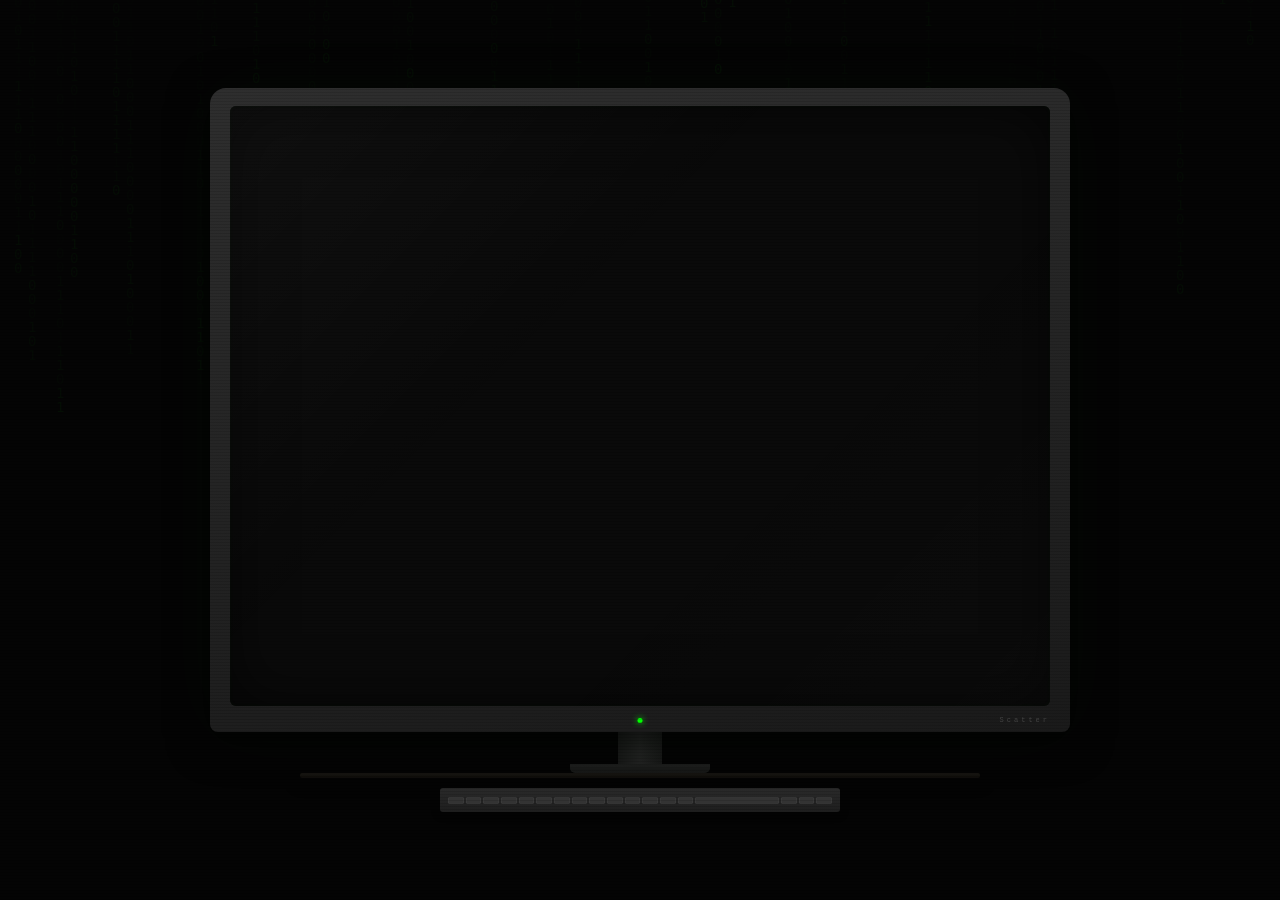
==== index.html @ f14c6996 "Kill all comparisons — Scatter stands on its own" ====
<!DOCTYPE html>
<html lang="en">
<head>
  <meta charset="UTF-8">
  <meta name="viewport" content="width=device-width, initial-scale=1.0, maximum-scale=1.0, user-scalable=no">
  <title>Ryann Lynn Murphy — Playwright, Technologist, Founder of Scatter Computing</title>
  <meta name="description" content="Ryann Lynn Murphy is a playwright, creative technologist, and founder of Scatter Computing, based in NYC.">
  <link rel="canonical" href="https://ryannlynnmurphy.com/">
  <!-- Open Graph -->
  <meta property="og:title" content="Ryann Lynn Murphy — Playwright, Technologist, Founder of Scatter Computing">
  <meta property="og:description" content="Playwright, creative technologist, and founder of Scatter Computing, based in NYC.">
  <meta property="og:type" content="website">
  <meta property="og:url" content="https://ryannlynnmurphy.com/">
  <meta property="og:image" content="https://ryannlynnmurphy.com/images/headshot-1.jpg">
  <meta property="og:site_name" content="Ryann Lynn Murphy">
  <!-- Twitter Card -->
  <meta name="twitter:card" content="summary_large_image">
  <meta name="twitter:title" content="Ryann Lynn Murphy — Playwright, Technologist, Founder of Scatter Computing">
  <meta name="twitter:description" content="Playwright, creative technologist, and founder of Scatter Computing, based in NYC.">
  <meta name="twitter:image" content="https://ryannlynnmurphy.com/images/headshot-1.jpg">
  <!-- Structured Data -->
  <script type="application/ld+json">
  {
    "@context": "https://schema.org",
    "@type": "Person",
    "name": "Ryann Lynn Murphy",
    "url": "https://ryannlynnmurphy.com",
    "image": "https://ryannlynnmurphy.com/images/headshot-1.jpg",
    "jobTitle": "Playwright / Creative Technologist",
    "description": "Playwright, creative technologist, and founder of Scatter Computing.",
    "sameAs": [
      "https://github.com/ryannlynnmurphy",
      "https://instagram.com/ryannlynnmurphy",
      "https://tiktok.com/@ryannlynnmurphy",
      "https://x.com/ryannlynnmurphy",
      "https://ryannlynnmurphy.substack.com"
    ]
  }
  </script>
  <link rel="stylesheet" href="css/theme.css">
  <link rel="stylesheet" href="css/terminal.css">
</head>
<body>

  <canvas id="rain" aria-hidden="true"></canvas>
  <div class="scan-overlay" aria-hidden="true"></div>

  <div class="scene" id="scene">
    <div class="computer">
      <div class="monitor-body">
        <div class="screen" id="screen">
          <div class="screen-flash" id="flash"></div>
          <div class="screen-glare"></div>

          <div class="screen-content" id="content">
            <!-- Terminal output -->
            <div class="terminal-output" id="output"></div>

            <!-- Input line -->
            <div class="terminal-input-line" id="input-line" style="display:none;">
              <span class="prompt">&gt;</span>
              <input type="text" id="input" class="terminal-input" autocomplete="off" spellcheck="false">
              <span class="cursor-blink">&#9608;</span>
            </div>
          </div>
        </div>
        <div class="power-led" id="led"></div>
        <div class="monitor-brand">Scatter</div>
      </div>
      <div class="stand-neck"></div>
      <div class="stand-base"></div>
      <div class="desk"></div>
      <div class="keyboard" aria-hidden="true">
        <div class="key-row">
          <div class="key"></div><div class="key"></div><div class="key"></div>
          <div class="key"></div><div class="key"></div><div class="key"></div>
          <div class="key"></div><div class="key"></div><div class="key"></div>
          <div class="key"></div><div class="key"></div><div class="key"></div>
          <div class="key"></div><div class="key"></div>
          <div class="key spacebar"></div>
          <div class="key"></div><div class="key"></div><div class="key"></div>
        </div>
      </div>
    </div>
  </div>

  <script src="js/rain.js"></script>
  <script src="js/bot.js"></script>
  <script src="js/boot.js"></script>
</body>
</html>
---- css/theme.css ----
/* ============================================
   THEME -- Scatter Computing // dark-first
   ============================================ */

:root {
  /* Palette -- Terminal Dark */
  --bg: #0a0a0a;
  --bg-alt: #0e0e14;
  --black: #050505;
  --white: #e0e0e8;
  --text: #c8c8d0;
  --text-muted: #5a5a6e;
  --text-light: #3a3a4e;
  --green: #00ff88;
  --green-dim: #00cc66;
  --amber: #ffb800;
  --border: #1e1e2a;
  --border-light: #16161e;
  --accent: #00ff88;

  /* Typography */
  --font-body: "JetBrains Mono", "Fira Code", "Cascadia Code", "Courier New", monospace;
  --font-mono: "JetBrains Mono", "Fira Code", "Courier New", monospace;
  --font-display: "JetBrains Mono", "Fira Code", "Courier New", monospace;

  /* Spacing */
  --space-xs: 4px;
  --space-sm: 8px;
  --space-md: 16px;
  --space-lg: 32px;
  --space-xl: 64px;

  /* Layout */
  --max-width: 720px;
}

/* Reset */
*, *::before, *::after { margin: 0; padding: 0; box-sizing: border-box; }
html { scroll-behavior: smooth; }

/* Terminal base */
body {
  font-family: "JetBrains Mono", "Fira Code", "Courier New", monospace;
  background: #050505;
  color: #0F0;
  -webkit-font-smoothing: antialiased;
  overflow: hidden;
  min-height: 100vh;
}
::selection { background: #00ff88; color: #000; }
img { display: block; }

@media (prefers-reduced-motion: reduce) {
  * { animation-duration: 0.01ms !important; transition-duration: 0.01ms !important; }
}

/* Google Fonts import */
@import url('https://fonts.googleapis.com/css2?family=JetBrains+Mono:wght@400;500;700&display=swap');
---- css/terminal.css ----
/* Code rain */
#rain {
  position: fixed;
  top: 0; left: 0;
  width: 100%; height: 100%;
  z-index: 0;
  opacity: 0.12;
}

/* Scan lines */
.scan-overlay {
  position: fixed;
  inset: 0;
  background: repeating-linear-gradient(0deg, rgba(0,0,0,0.1) 0px, rgba(0,0,0,0.1) 1px, transparent 1px, transparent 3px);
  pointer-events: none;
  z-index: 10;
}

/* Scene */
.scene {
  position: relative;
  z-index: 5;
  min-height: 100vh;
  display: flex;
  align-items: center;
  justify-content: center;
  padding: 20px;
  opacity: 0;
  transition: opacity 0.4s;
}
.scene.on { opacity: 1; }

/* Computer (desktop) */
.computer {
  display: flex;
  flex-direction: column;
  align-items: center;
}

.monitor-body {
  background: linear-gradient(170deg, #2e2e2e, #1a1a1a);
  border-radius: 16px 16px 8px 8px;
  padding: 18px 20px 26px;
  position: relative;
  box-shadow: 0 8px 40px rgba(0,0,0,0.7), 0 0 80px rgba(0,255,0,0.03);
}

.screen {
  width: 92vw;
  max-width: 820px;
  height: 80vh;
  max-height: 600px;
  background: #0a0a0a;
  border-radius: 6px;
  position: relative;
  overflow: hidden;
  box-shadow: inset 0 0 60px rgba(0,0,0,0.6), inset 0 0 4px rgba(0,255,0,0.04);
}

.screen-flash {
  position: absolute;
  inset: 0;
  background: #fff;
  z-index: 10;
  opacity: 0;
  pointer-events: none;
}

.screen-glare {
  position: absolute;
  inset: 0;
  border-radius: 6px;
  background: linear-gradient(135deg, rgba(255,255,255,0.03) 0%, transparent 40%, transparent 60%, rgba(255,255,255,0.01) 100%);
  pointer-events: none;
  z-index: 20;
}

.screen-content {
  position: absolute;
  inset: 0;
  padding: 16px 20px;
  z-index: 5;
  display: flex;
  flex-direction: column;
  opacity: 0;
  transition: opacity 0.3s;
  overflow: hidden;
}
.screen-content.on { opacity: 1; }

/* Terminal output */
.terminal-output {
  flex: 1;
  overflow-y: auto;
  font-size: 0.75rem;
  line-height: 1.7;
  padding-bottom: 8px;
  scrollbar-width: thin;
  scrollbar-color: #333 transparent;
}
.terminal-output::-webkit-scrollbar { width: 4px; }
.terminal-output::-webkit-scrollbar-thumb { background: #333; }

/* Message types */
.msg { margin-bottom: 8px; word-wrap: break-word; white-space: pre-wrap; }
.msg-system { color: #0a0; opacity: 0.5; font-size: 0.6rem; }
.msg-bot { color: #0F0; }
.msg-user { color: #fff; opacity: 0.7; }
.msg-user::before { content: "> "; color: #555; }
.msg-dim { color: #0F0; opacity: 0.4; font-size: 0.62rem; font-style: italic; }

/* Clickable options */
.msg-options { margin: 8px 0 12px; display: flex; flex-wrap: wrap; gap: 4px; }
.msg-option {
  display: inline-block;
  border: 1px solid #0F0;
  color: #0F0;
  padding: 4px 14px;
  font-family: inherit;
  font-size: 0.68rem;
  cursor: pointer;
  background: none;
  transition: all 0.15s;
}
.msg-option:hover {
  background: #0F0;
  color: #000;
  box-shadow: 0 0 12px rgba(0,255,0,0.3);
}

/* Inline images - BIGGER */
.msg-images {
  display: grid;
  grid-template-columns: repeat(auto-fill, minmax(120px, 1fr));
  gap: 4px;
  margin: 8px 0 14px;
  max-width: 100%;
}
.msg-images img {
  width: 100%;
  height: 90px;
  object-fit: cover;
  cursor: pointer;
  border: 1px solid #222;
  transition: transform 0.2s, border-color 0.2s, box-shadow 0.2s;
}
.msg-images img:hover {
  transform: scale(1.05);
  border-color: #0F0;
  box-shadow: 0 0 10px rgba(0,255,0,0.2);
}

/* Single large image */
.msg-image-large {
  margin: 8px 0 14px;
}
.msg-image-large img {
  max-width: 100%;
  max-height: 200px;
  object-fit: cover;
  cursor: pointer;
  border: 1px solid #222;
  transition: transform 0.2s, border-color 0.2s;
}
.msg-image-large img:hover {
  border-color: #0F0;
}

/* Inline links */
.msg-link {
  color: #0F0;
  text-decoration: underline;
  cursor: pointer;
}
.msg-link:hover { opacity: 0.7; }

/* Typing indicator */
.msg-typing { color: #0F0; opacity: 0.4; }
.msg-typing::after {
  content: '...';
  animation: dots 1.5s steps(4) infinite;
}
@keyframes dots {
  0% { content: ''; }
  25% { content: '.'; }
  50% { content: '..'; }
  75% { content: '...'; }
}

/* Input */
.terminal-input-line {
  display: flex;
  align-items: center;
  gap: 6px;
  padding-top: 6px;
  border-top: 1px solid #1a1a1a;
  flex-shrink: 0;
}
.prompt { color: #0F0; font-size: 0.75rem; }
.terminal-input {
  flex: 1;
  background: none;
  border: none;
  outline: none;
  color: #fff;
  font-family: inherit;
  font-size: 0.75rem;
  caret-color: transparent;
}
.cursor-blink {
  animation: blink 1s step-end infinite;
  font-size: 0.72rem;
  color: #0F0;
}
@keyframes blink { 50% { opacity: 0; } }

/* Lightbox */
.lightbox {
  position: fixed;
  inset: 0;
  background: rgba(0,0,0,0.96);
  z-index: 200;
  display: none;
  align-items: center;
  justify-content: center;
  cursor: pointer;
  padding: 20px;
}
.lightbox.open { display: flex; }
.lightbox img {
  max-width: 92vw;
  max-height: 88vh;
  object-fit: contain;
  border: 1px solid #333;
  animation: lbIn 0.2s ease;
}
@keyframes lbIn { from { opacity: 0; transform: scale(0.95); } to { opacity: 1; transform: scale(1); } }
.lightbox-close {
  position: absolute;
  top: 12px; right: 16px;
  color: #555;
  font-size: 0.65rem;
  font-family: inherit;
  border: 1px solid #333;
  background: none;
  padding: 3px 10px;
  cursor: pointer;
}
.lightbox-close:hover { color: #0F0; border-color: #0F0; }

/* Power LED */
.power-led {
  position: absolute;
  bottom: 9px;
  left: 50%;
  transform: translateX(-50%);
  width: 5px; height: 5px;
  border-radius: 50%;
  background: #333;
  transition: all 0.5s;
}
.power-led.on {
  background: #0F0;
  box-shadow: 0 0 6px #0F0;
}

.monitor-brand {
  position: absolute;
  bottom: 8px; right: 20px;
  font-size: 7px;
  color: #444;
  letter-spacing: 3px;
}

/* Stand */
.stand-neck {
  width: 44px; height: 32px;
  background: linear-gradient(90deg, #1a1a1a, #252525, #1a1a1a);
}
.stand-base {
  width: 140px; height: 9px;
  background: linear-gradient(180deg, #222, #1a1a1a);
  border-radius: 0 0 5px 5px;
}
.desk {
  width: 90vw; max-width: 680px;
  height: 5px;
  background: linear-gradient(180deg, #1a1714, #0f0d0b);
  border-radius: 2px;
  box-shadow: 0 2px 16px rgba(0,0,0,0.5);
}

/* Keyboard */
.keyboard {
  width: 70vw; max-width: 400px;
  height: 24px;
  background: linear-gradient(180deg, #2a2a2a, #1e1e1e);
  border-radius: 3px;
  margin-top: 10px;
  box-shadow: 0 2px 8px rgba(0,0,0,0.4);
  display: flex;
  align-items: center;
  padding: 3px 8px;
}
.key-row { display: flex; gap: 2px; width: 100%; }
.key {
  flex: 1;
  height: 7px;
  background: #333;
  border-radius: 1px;
  border: 1px solid #3a3a3a;
}
.key.spacebar { flex: 6; }

/* ============ MOBILE: Phone device ============ */
@media (max-width: 600px) {
  /* Hide desktop computer parts */
  .stand-neck, .stand-base, .desk, .keyboard { display: none; }

  /* Scene fills viewport, no scroll */
  .scene {
    position: fixed;
    inset: 0;
    padding: 8px;
    min-height: 100dvh;
    display: flex;
    align-items: center;
    justify-content: center;
  }

  .computer {
    width: 100%;
    height: 100%;
    display: flex;
    align-items: center;
    justify-content: center;
  }

  .monitor-body {
    border-radius: 28px;
    padding: 10px 5px;
    background: linear-gradient(170deg, #1a1a1a, #111);
    box-shadow: 0 4px 30px rgba(0,0,0,0.8), inset 0 1px 0 rgba(255,255,255,0.06);
    width: calc(100vw - 16px);
    max-width: 400px;
    height: calc(100dvh - 16px);
    max-height: 800px;
    display: flex;
    flex-direction: column;
    align-items: center;
    justify-content: center;
    position: relative;
  }

  /* Notch */
  .monitor-body::before {
    content: '';
    position: absolute;
    top: 6px;
    left: 50%;
    transform: translateX(-50%);
    width: 50px;
    height: 4px;
    background: #333;
    border-radius: 4px;
    z-index: 30;
  }

  .screen {
    width: calc(100% - 10px);
    height: calc(100% - 20px);
    max-width: none;
    max-height: none;
    border-radius: 20px;
    box-shadow: inset 0 0 40px rgba(0,0,0,0.4);
  }

  .screen-glare { border-radius: 20px; }

  .screen-content {
    padding: 18px 12px 10px;
    border-radius: 20px;
  }

  .terminal-output { font-size: 0.68rem; }

  /* Prevent iOS zoom on input - must be 16px+ */
  .terminal-input {
    font-size: 16px;
  }

  .msg-images {
    grid-template-columns: repeat(auto-fill, minmax(90px, 1fr));
  }
  .msg-images img { height: 70px; }

  .msg-option {
    font-size: 0.62rem;
    padding: 5px 12px;
  }

  .power-led { display: none; }
  .monitor-brand { display: none; }

  /* Home bar */
  .monitor-body::after {
    content: '';
    position: absolute;
    bottom: 4px;
    left: 50%;
    transform: translateX(-50%);
    width: 70px;
    height: 3px;
    background: #444;
    border-radius: 3px;
  }

  /* Code rain behind phone */
  #rain { opacity: 0.06; }
}
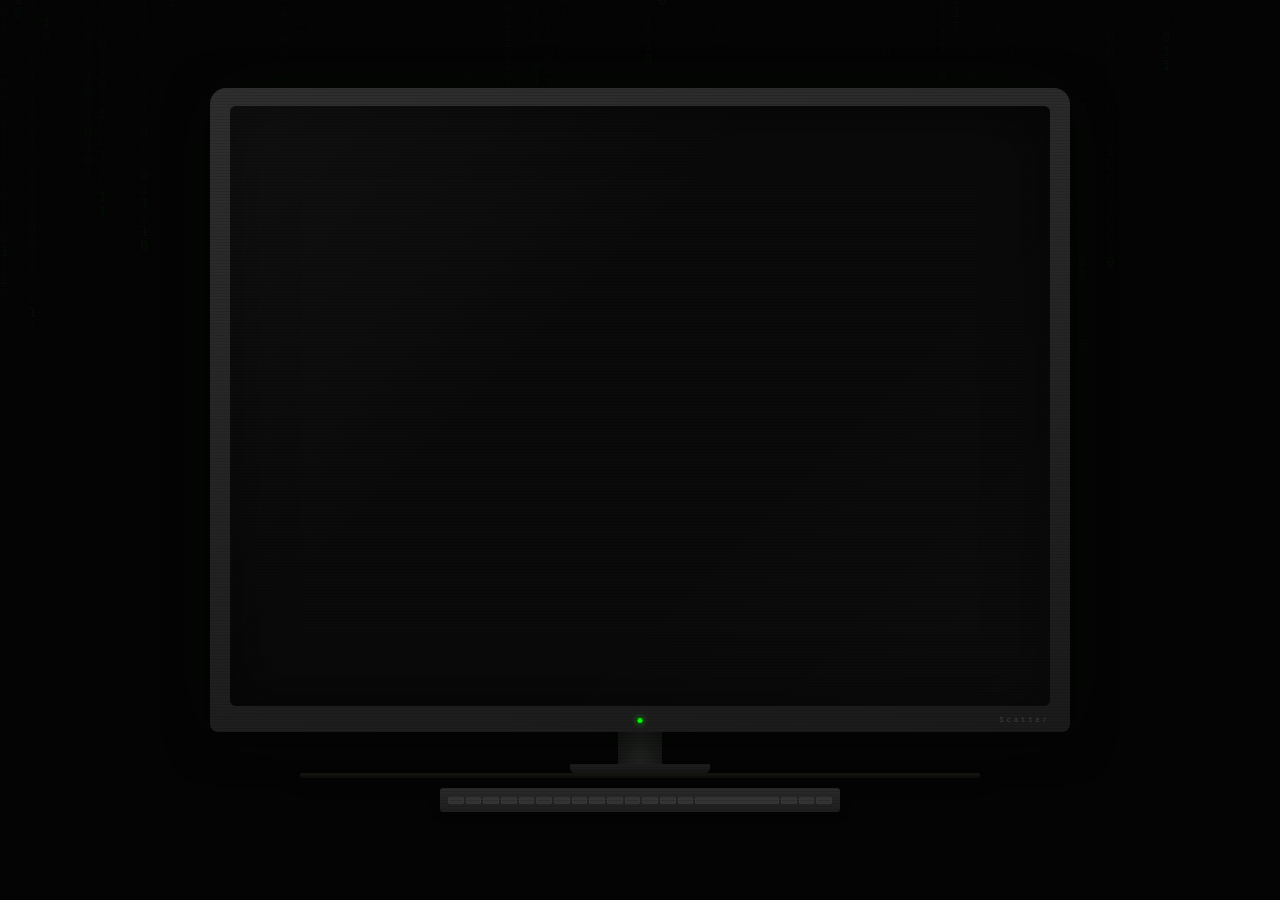
==== commit f61d7256: "Update portfolio: nonprofit founder, NYU ITP, fix scatter schools routing, tone overhaul Co-Authored" ====
--- a/index.html
+++ b/index.html
@@ -3,20 +3,20 @@
 <head>
   <meta charset="UTF-8">
   <meta name="viewport" content="width=device-width, initial-scale=1.0, maximum-scale=1.0, user-scalable=no">
-  <title>Ryann Lynn Murphy — Playwright, Technologist, Founder of Scatter Computing</title>
+  <title>Ryann Lynn Murphy — Playwright, Technologist, Nonprofit Founder</title>
   <meta name="description" content="Ryann Lynn Murphy is a playwright, creative technologist, and founder of Scatter Computing, based in NYC.">
   <link rel="canonical" href="https://ryannlynnmurphy.com/">
   <!-- Open Graph -->
-  <meta property="og:title" content="Ryann Lynn Murphy — Playwright, Technologist, Founder of Scatter Computing">
-  <meta property="og:description" content="Playwright, creative technologist, and founder of Scatter Computing, based in NYC.">
+  <meta property="og:title" content="Ryann Lynn Murphy — Playwright, Technologist, Nonprofit Founder">
+  <meta property="og:description" content="Playwright, technologist, and nonprofit founder, based in NYC.">
   <meta property="og:type" content="website">
   <meta property="og:url" content="https://ryannlynnmurphy.com/">
   <meta property="og:image" content="https://ryannlynnmurphy.com/images/headshot-1.jpg">
   <meta property="og:site_name" content="Ryann Lynn Murphy">
   <!-- Twitter Card -->
   <meta name="twitter:card" content="summary_large_image">
-  <meta name="twitter:title" content="Ryann Lynn Murphy — Playwright, Technologist, Founder of Scatter Computing">
-  <meta name="twitter:description" content="Playwright, creative technologist, and founder of Scatter Computing, based in NYC.">
+  <meta name="twitter:title" content="Ryann Lynn Murphy — Playwright, Technologist, Nonprofit Founder">
+  <meta name="twitter:description" content="Playwright, technologist, and nonprofit founder, based in NYC.">
   <meta name="twitter:image" content="https://ryannlynnmurphy.com/images/headshot-1.jpg">
   <!-- Structured Data -->
   <script type="application/ld+json">
@@ -26,8 +26,8 @@
     "name": "Ryann Lynn Murphy",
     "url": "https://ryannlynnmurphy.com",
     "image": "https://ryannlynnmurphy.com/images/headshot-1.jpg",
-    "jobTitle": "Playwright / Creative Technologist",
-    "description": "Playwright, creative technologist, and founder of Scatter Computing.",
+    "jobTitle": "Playwright / Technologist / Nonprofit Founder",
+    "description": "Playwright, technologist, and nonprofit founder.",
     "sameAs": [
       "https://github.com/ryannlynnmurphy",
       "https://instagram.com/ryannlynnmurphy",
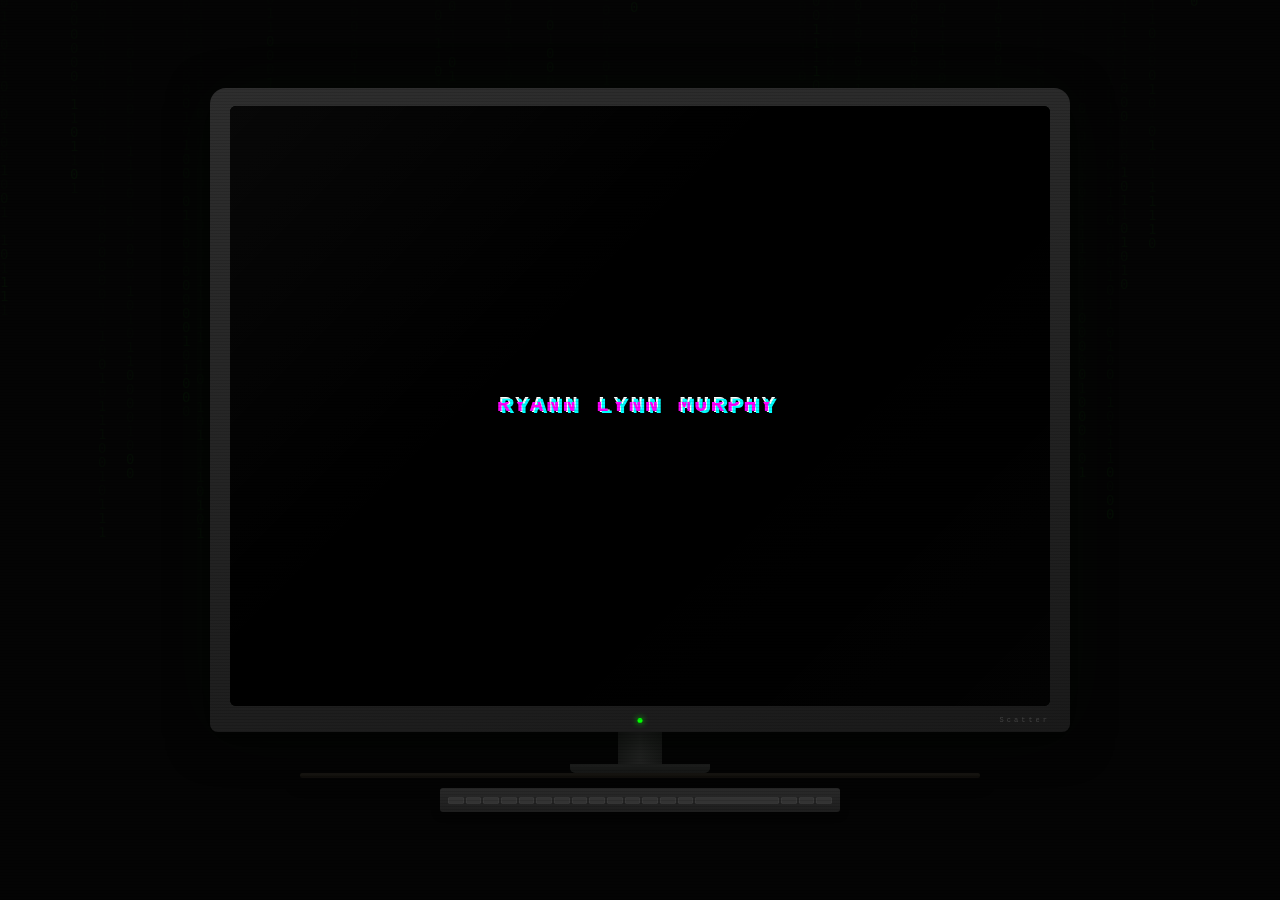
==== commit d5225548: "Add cache-busting query strings to CSS and JS Co-Authored-By: Claude Opus 4.6 (1M context) <noreply@" ====
--- a/index.html
+++ b/index.html
@@ -37,8 +37,8 @@
     ]
   }
   </script>
-  <link rel="stylesheet" href="css/theme.css">
-  <link rel="stylesheet" href="css/terminal.css">
+  <link rel="stylesheet" href="css/theme.css?v=20260414">
+  <link rel="stylesheet" href="css/terminal.css?v=20260414">
 </head>
 <body>
 
@@ -84,8 +84,8 @@
     </div>
   </div>
 
-  <script src="js/rain.js"></script>
-  <script src="js/bot.js"></script>
-  <script src="js/boot.js"></script>
+  <script src="js/rain.js?v=20260414"></script>
+  <script src="js/bot.js?v=20260414"></script>
+  <script src="js/boot.js?v=20260414"></script>
 </body>
 </html>
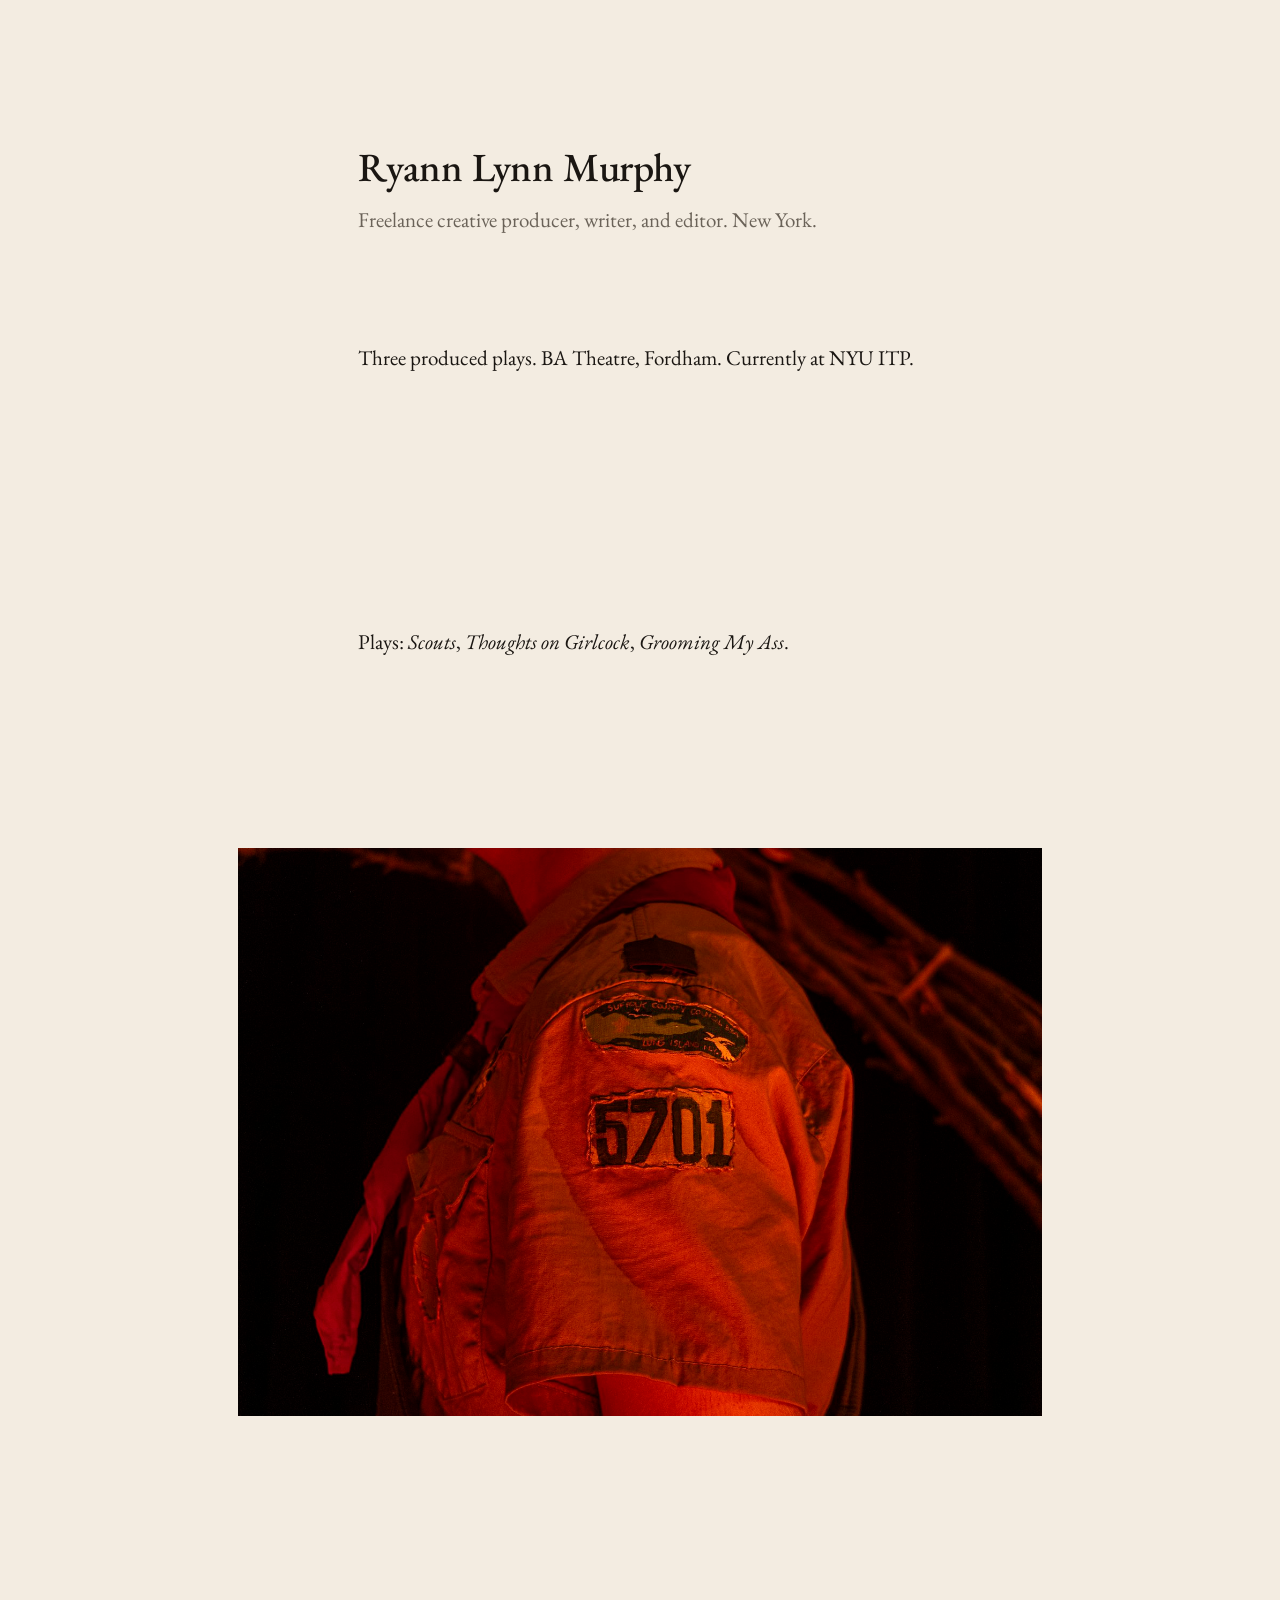
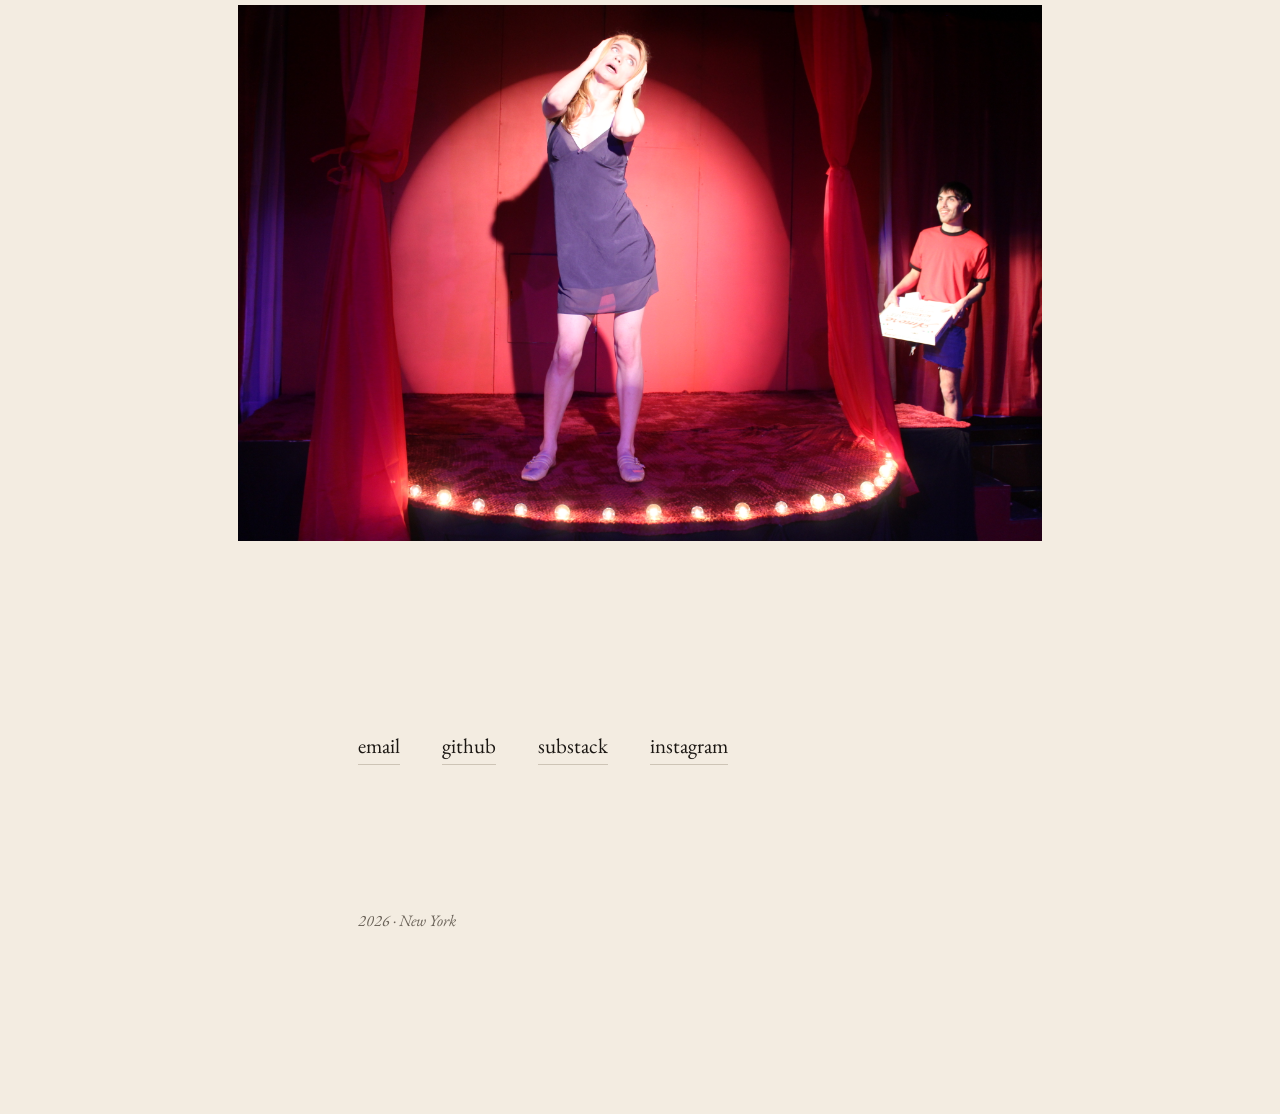
==== commit b0e96ac4: "Rebrand: parchment single-page site, freelance creative producer/writer/editor Drop the retro-termin" ====
--- a/index.html
+++ b/index.html
@@ -1,91 +1,169 @@
-<!DOCTYPE html>
-<html lang="en">
-<head>
-  <meta charset="UTF-8">
-  <meta name="viewport" content="width=device-width, initial-scale=1.0, maximum-scale=1.0, user-scalable=no">
-  <title>Ryann Lynn Murphy — Playwright, Technologist, Nonprofit Founder</title>
-  <meta name="description" content="Ryann Lynn Murphy is a playwright, creative technologist, and founder of Scatter Computing, based in NYC.">
-  <link rel="canonical" href="https://ryannlynnmurphy.com/">
-  <!-- Open Graph -->
-  <meta property="og:title" content="Ryann Lynn Murphy — Playwright, Technologist, Nonprofit Founder">
-  <meta property="og:description" content="Playwright, technologist, and nonprofit founder, based in NYC.">
-  <meta property="og:type" content="website">
-  <meta property="og:url" content="https://ryannlynnmurphy.com/">
-  <meta property="og:image" content="https://ryannlynnmurphy.com/images/headshot-1.jpg">
-  <meta property="og:site_name" content="Ryann Lynn Murphy">
-  <!-- Twitter Card -->
-  <meta name="twitter:card" content="summary_large_image">
-  <meta name="twitter:title" content="Ryann Lynn Murphy — Playwright, Technologist, Nonprofit Founder">
-  <meta name="twitter:description" content="Playwright, technologist, and nonprofit founder, based in NYC.">
-  <meta name="twitter:image" content="https://ryannlynnmurphy.com/images/headshot-1.jpg">
-  <!-- Structured Data -->
-  <script type="application/ld+json">
-  {
-    "@context": "https://schema.org",
-    "@type": "Person",
-    "name": "Ryann Lynn Murphy",
-    "url": "https://ryannlynnmurphy.com",
-    "image": "https://ryannlynnmurphy.com/images/headshot-1.jpg",
-    "jobTitle": "Playwright / Technologist / Nonprofit Founder",
-    "description": "Playwright, technologist, and nonprofit founder.",
-    "sameAs": [
-      "https://github.com/ryannlynnmurphy",
-      "https://instagram.com/ryannlynnmurphy",
-      "https://tiktok.com/@ryannlynnmurphy",
-      "https://x.com/ryannlynnmurphy",
-      "https://ryannlynnmurphy.substack.com"
-    ]
-  }
-  </script>
-  <link rel="stylesheet" href="css/theme.css?v=20260414">
-  <link rel="stylesheet" href="css/terminal.css?v=20260414">
-</head>
-<body>
-
-  <canvas id="rain" aria-hidden="true"></canvas>
-  <div class="scan-overlay" aria-hidden="true"></div>
-
-  <div class="scene" id="scene">
-    <div class="computer">
-      <div class="monitor-body">
-        <div class="screen" id="screen">
-          <div class="screen-flash" id="flash"></div>
-          <div class="screen-glare"></div>
-
-          <div class="screen-content" id="content">
-            <!-- Terminal output -->
-            <div class="terminal-output" id="output"></div>
-
-            <!-- Input line -->
-            <div class="terminal-input-line" id="input-line" style="display:none;">
-              <span class="prompt">&gt;</span>
-              <input type="text" id="input" class="terminal-input" autocomplete="off" spellcheck="false">
-              <span class="cursor-blink">&#9608;</span>
-            </div>
-          </div>
-        </div>
-        <div class="power-led" id="led"></div>
-        <div class="monitor-brand">Scatter</div>
-      </div>
-      <div class="stand-neck"></div>
-      <div class="stand-base"></div>
-      <div class="desk"></div>
-      <div class="keyboard" aria-hidden="true">
-        <div class="key-row">
-          <div class="key"></div><div class="key"></div><div class="key"></div>
-          <div class="key"></div><div class="key"></div><div class="key"></div>
-          <div class="key"></div><div class="key"></div><div class="key"></div>
-          <div class="key"></div><div class="key"></div><div class="key"></div>
-          <div class="key"></div><div class="key"></div>
-          <div class="key spacebar"></div>
-          <div class="key"></div><div class="key"></div><div class="key"></div>
-        </div>
-      </div>
-    </div>
-  </div>
-
-  <script src="js/rain.js?v=20260414"></script>
-  <script src="js/bot.js?v=20260414"></script>
-  <script src="js/boot.js?v=20260414"></script>
-</body>
-</html>
+<!DOCTYPE html>
+<html lang="en">
+<head>
+<meta charset="UTF-8">
+<meta name="viewport" content="width=device-width, initial-scale=1.0">
+<title>Ryann Lynn Murphy</title>
+<meta name="description" content="Ryann Lynn Murphy — freelance creative producer, writer, and editor. New York.">
+<link rel="canonical" href="https://ryannlynnmurphy.com/">
+
+<meta property="og:title" content="Ryann Lynn Murphy">
+<meta property="og:description" content="Freelance creative producer, writer, and editor. New York.">
+<meta property="og:type" content="website">
+<meta property="og:url" content="https://ryannlynnmurphy.com/">
+<meta property="og:image" content="https://ryannlynnmurphy.com/images/headshot-1.jpg">
+<meta property="og:site_name" content="Ryann Lynn Murphy">
+<meta name="twitter:card" content="summary_large_image">
+<meta name="twitter:title" content="Ryann Lynn Murphy">
+<meta name="twitter:description" content="Freelance creative producer, writer, and editor. New York.">
+<meta name="twitter:image" content="https://ryannlynnmurphy.com/images/headshot-1.jpg">
+
+<script type="application/ld+json">
+{
+  "@context": "https://schema.org",
+  "@type": "Person",
+  "name": "Ryann Lynn Murphy",
+  "url": "https://ryannlynnmurphy.com",
+  "image": "https://ryannlynnmurphy.com/images/headshot-1.jpg",
+  "jobTitle": "Creative Producer / Writer / Editor",
+  "description": "Freelance creative producer, writer, and editor. New York.",
+  "alumniOf": [
+    {"@type": "CollegeOrUniversity", "name": "Fordham University"},
+    {"@type": "CollegeOrUniversity", "name": "NYU ITP"}
+  ],
+  "sameAs": [
+    "https://github.com/ryannlynnmurphy",
+    "https://instagram.com/ryannlynnmurphy",
+    "https://ryannlynnmurphy.substack.com"
+  ]
+}
+</script>
+
+<link rel="preconnect" href="https://fonts.googleapis.com">
+<link rel="preconnect" href="https://fonts.gstatic.com" crossorigin>
+<link href="https://fonts.googleapis.com/css2?family=EB+Garamond:ital,wght@0,400;0,500;1,400&display=swap" rel="stylesheet">
+
+<style>
+  :root {
+    --parchment: #f3ece1;
+    --ink:       #1a1612;
+    --ink-soft:  #6a6258;
+    --rule:      #cdc4b6;
+  }
+
+  *, *::before, *::after { box-sizing: border-box; margin: 0; padding: 0; }
+
+  html { background: var(--parchment); }
+  body {
+    background: var(--parchment);
+    color: var(--ink);
+    font-family: 'EB Garamond', Georgia, 'Times New Roman', serif;
+    font-size: 21px;
+    line-height: 1.55;
+    font-weight: 400;
+    -webkit-font-smoothing: antialiased;
+    -moz-osx-font-smoothing: grayscale;
+    text-rendering: optimizeLegibility;
+  }
+
+  main {
+    max-width: 620px;
+    margin: 0 auto;
+    padding: 16vh 28px 20vh;
+  }
+
+  h1 {
+    font-weight: 500;
+    font-size: 40px;
+    line-height: 1.15;
+    letter-spacing: -0.005em;
+    margin-bottom: 0.35em;
+  }
+
+  .lede {
+    color: var(--ink-soft);
+    margin-bottom: 5em;
+  }
+
+  section { margin-bottom: 5em; }
+  p + p { margin-top: 1.1em; }
+
+  figure {
+    margin: 7em -28px;
+  }
+  figure img {
+    width: 100%;
+    height: auto;
+    display: block;
+  }
+  @media (min-width: 720px) {
+    figure { margin: 8em -60px; }
+  }
+  @media (min-width: 1000px) {
+    figure { margin: 9em -120px; }
+  }
+
+  figure.portrait {
+    margin: 6em auto;
+    max-width: 280px;
+  }
+
+  .links {
+    margin-top: 6em;
+    display: flex;
+    flex-wrap: wrap;
+    gap: 1.1em 2em;
+  }
+  .links a {
+    color: var(--ink);
+    text-decoration: none;
+    border-bottom: 1px solid var(--rule);
+    padding-bottom: 1px;
+    transition: border-color 180ms ease;
+  }
+  .links a:hover { border-bottom-color: var(--ink); }
+
+  .colophon {
+    margin-top: 9em;
+    color: var(--ink-soft);
+    font-size: 16px;
+    font-style: italic;
+  }
+
+  ::selection { background: #e0d4bd; }
+</style>
+</head>
+<body>
+
+<main>
+
+  <h1>Ryann Lynn Murphy</h1>
+  <p class="lede">Freelance creative producer, writer, and editor. New York.</p>
+
+  <section>
+    <p>Three produced plays. BA Theatre, Fordham. Currently at NYU ITP.</p>
+  </section>
+
+  <figure class="portrait"><img src="images/headshot-1.jpg" alt=""></figure>
+
+  <section>
+    <p>Plays: <em>Scouts</em>, <em>Thoughts on Girlcock</em>, <em>Grooming My Ass</em>.</p>
+  </section>
+
+  <figure><img src="images/scouts/scouts.finals.llas-30.jpg" alt=""></figure>
+
+  <figure><img src="images/togc/3.jpeg" alt=""></figure>
+
+  <div class="links">
+    <a href="mailto:ryannlynncontact@gmail.com">email</a>
+    <a href="https://github.com/ryannlynnmurphy" rel="me">github</a>
+    <a href="https://ryannlynnmurphy.substack.com" rel="me">substack</a>
+    <a href="https://instagram.com/ryannlynnmurphy" rel="me">instagram</a>
+  </div>
+
+  <p class="colophon">2026 &middot; New York</p>
+
+</main>
+
+</body>
+</html>
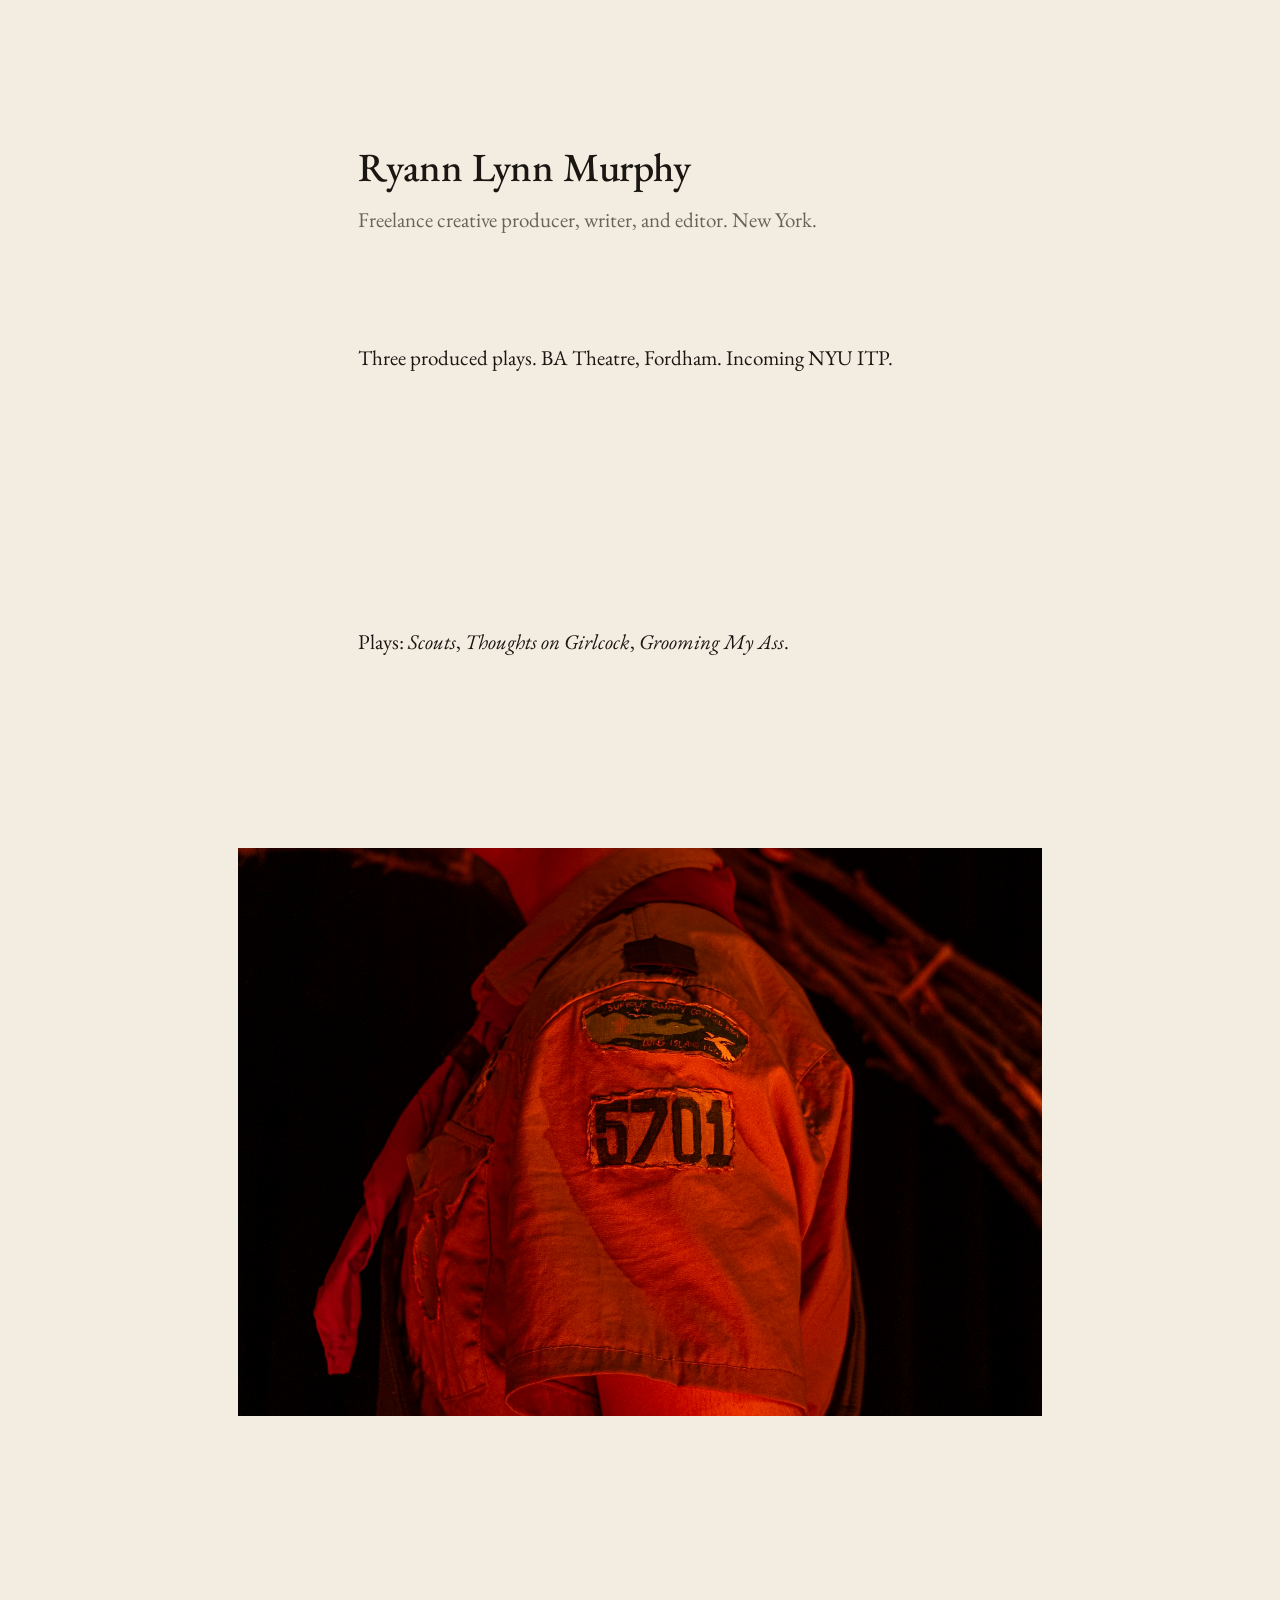
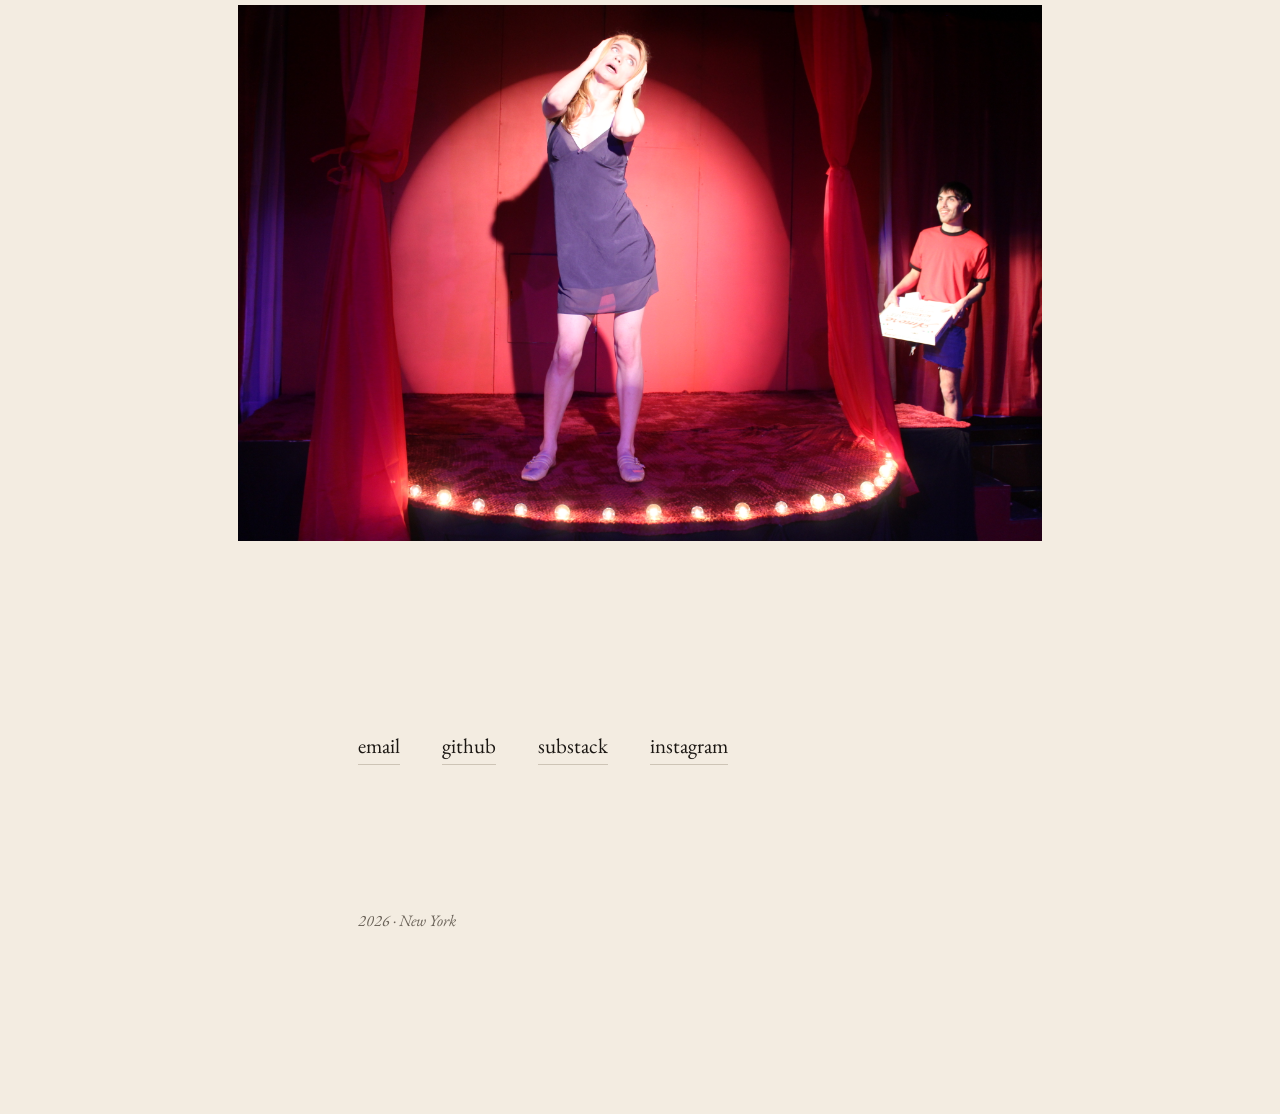
==== commit 4312f060: "Copy: NYU ITP is incoming, not current Co-Authored-By: Claude Opus 4.7 (1M context) <noreply@anthrop" ====
--- a/index.html
+++ b/index.html
@@ -141,7 +141,7 @@
   <p class="lede">Freelance creative producer, writer, and editor. New York.</p>
 
   <section>
-    <p>Three produced plays. BA Theatre, Fordham. Currently at NYU ITP.</p>
+    <p>Three produced plays. BA Theatre, Fordham. Incoming NYU ITP.</p>
   </section>
 
   <figure class="portrait"><img src="images/headshot-1.jpg" alt=""></figure>
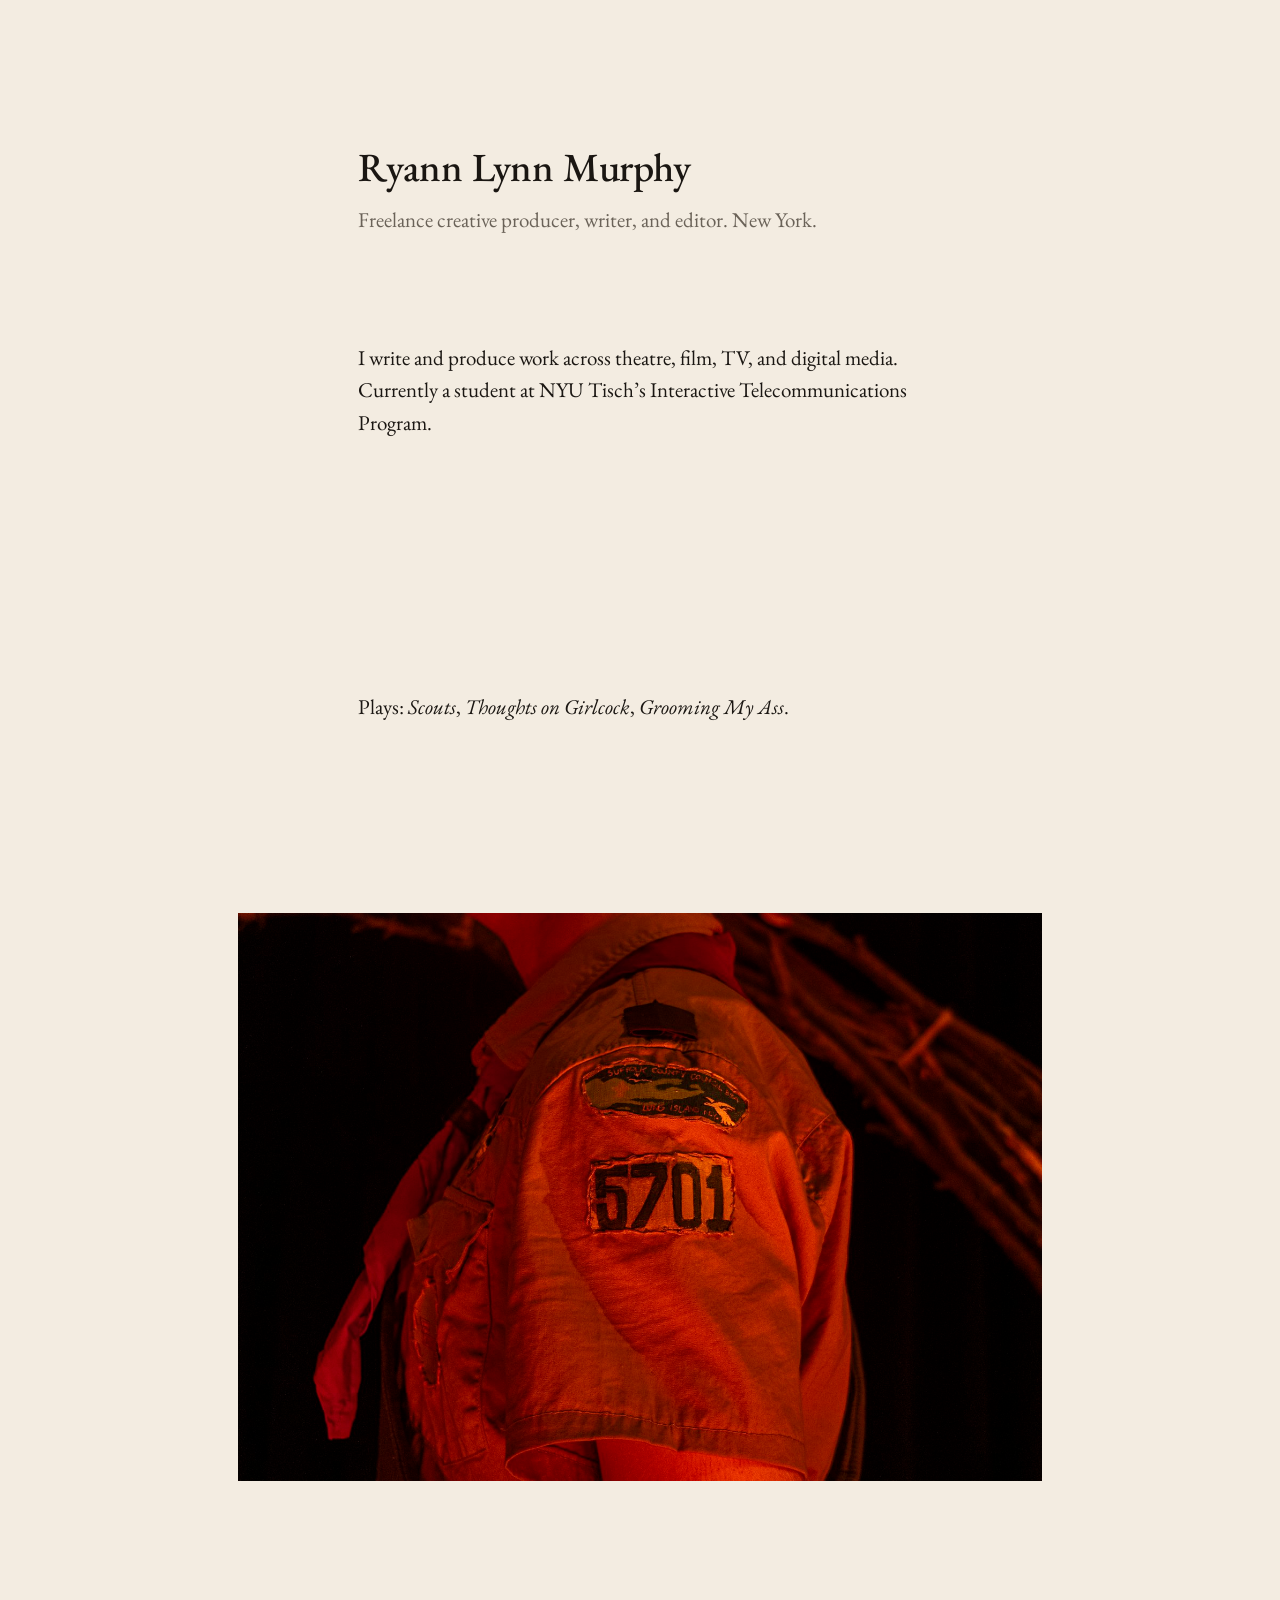
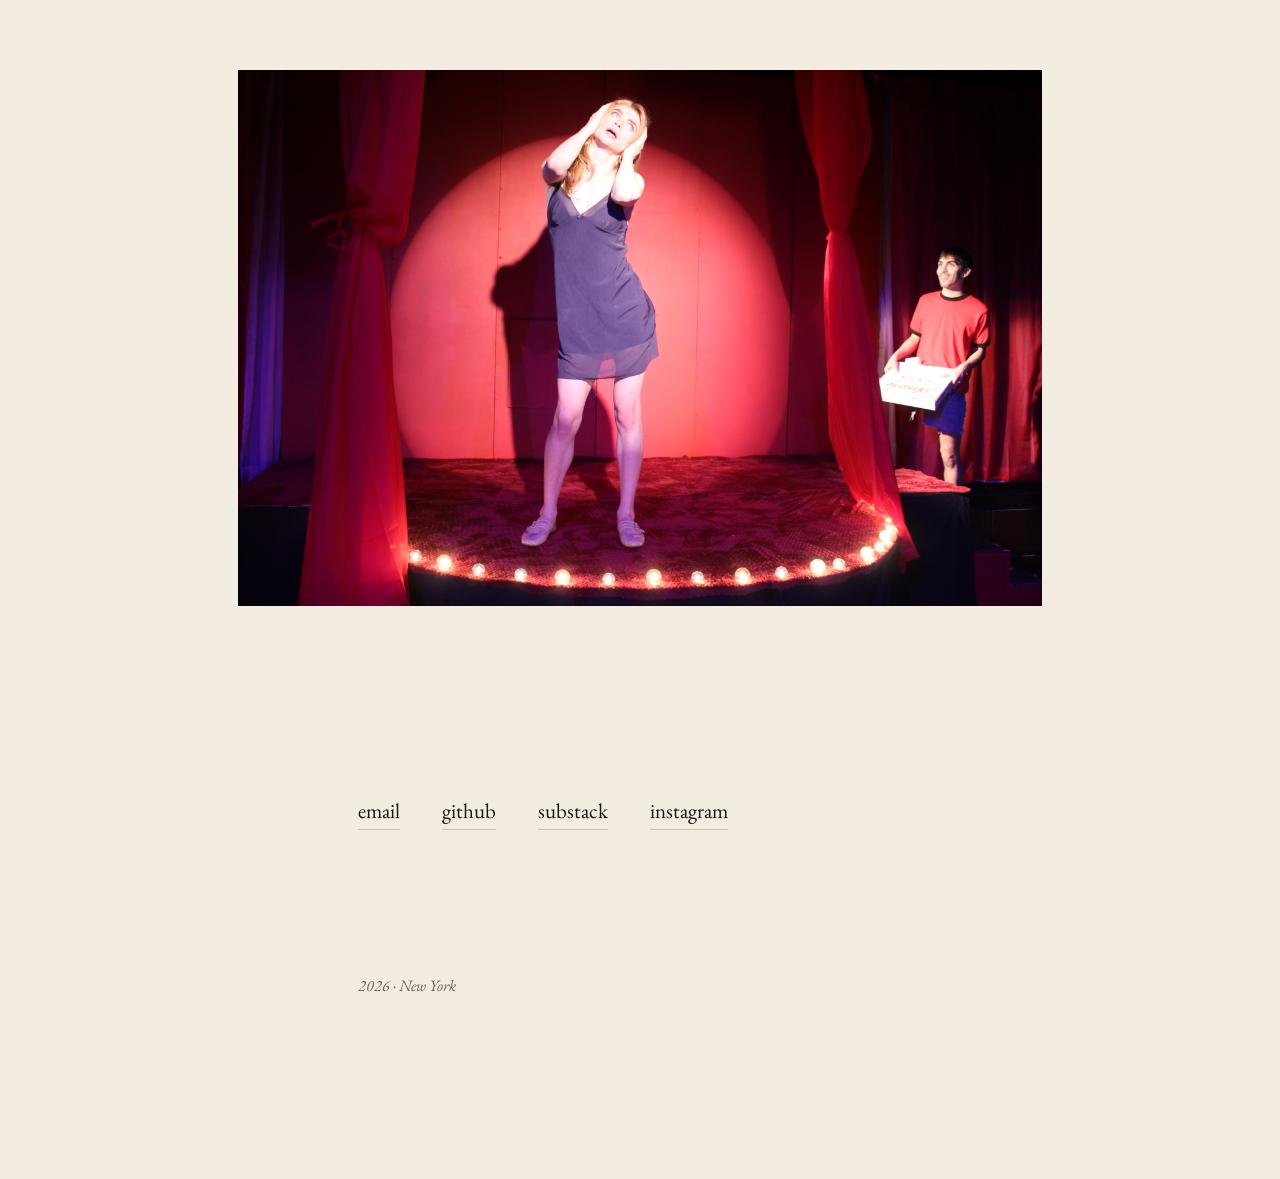
==== commit 208b85d2: "Update portfolio introduction" ====
--- a/index.html
+++ b/index.html
@@ -141,7 +141,7 @@
   <p class="lede">Freelance creative producer, writer, and editor. New York.</p>
 
   <section>
-    <p>Three produced plays. BA Theatre, Fordham. Incoming NYU ITP.</p>
+    <p>I write and produce work across theatre, film, TV, and digital media. Currently a student at NYU Tisch’s Interactive Telecommunications Program.</p>
   </section>
 
   <figure class="portrait"><img src="images/headshot-1.jpg" alt=""></figure>
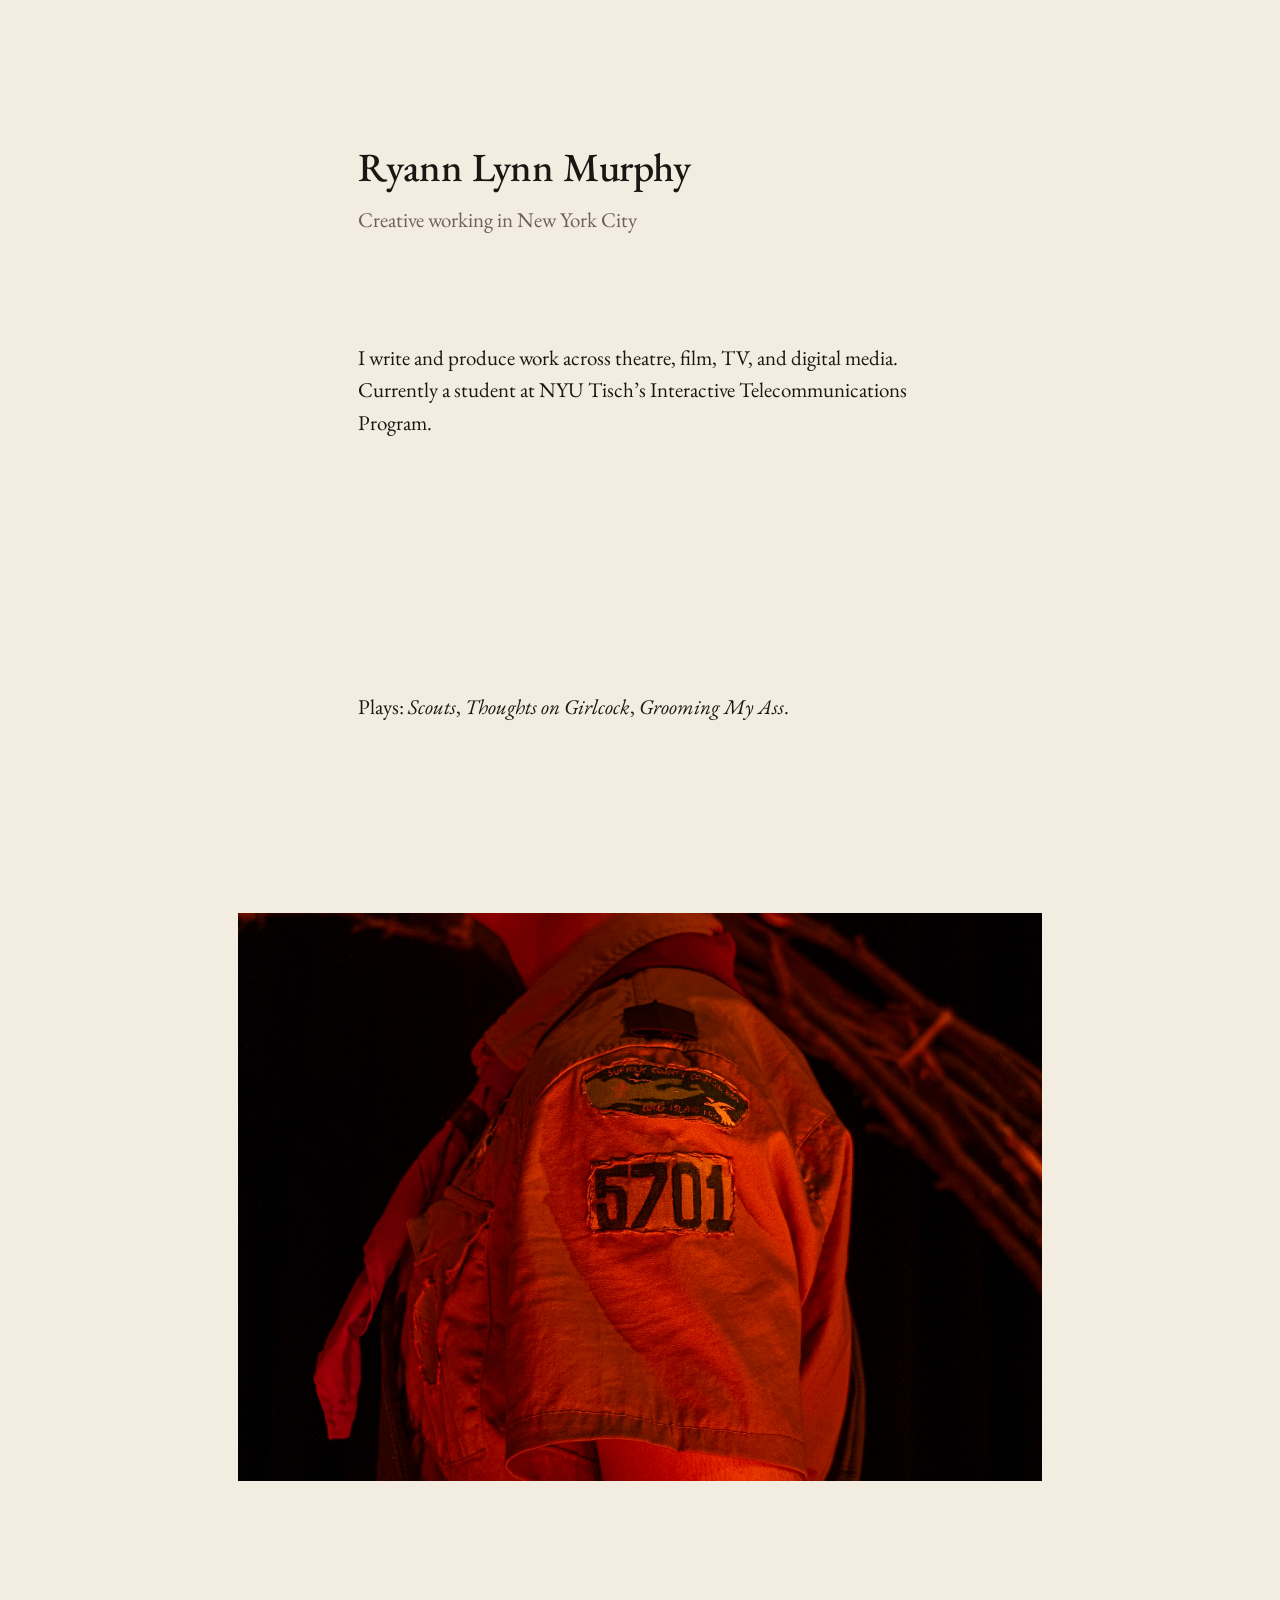
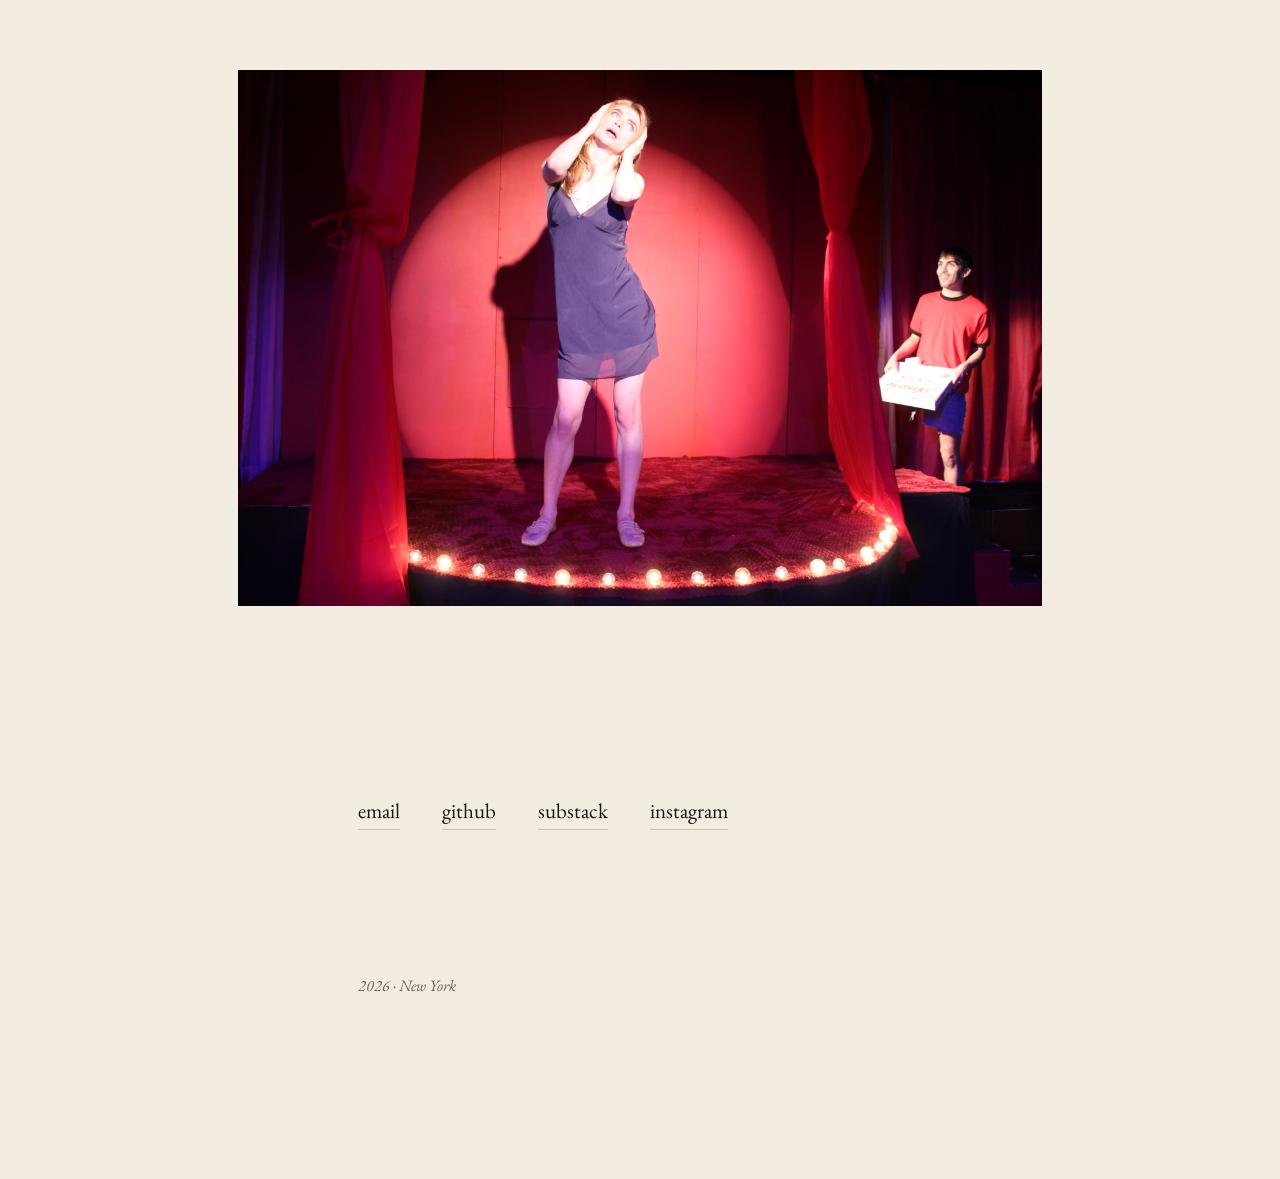
==== commit 9de06a40: "Update homepage creative description" ====
--- a/index.html
+++ b/index.html
@@ -4,18 +4,18 @@
 <meta charset="UTF-8">
 <meta name="viewport" content="width=device-width, initial-scale=1.0">
 <title>Ryann Lynn Murphy</title>
-<meta name="description" content="Ryann Lynn Murphy — freelance creative producer, writer, and editor. New York.">
+<meta name="description" content="Ryann Lynn Murphy — Creative working in New York City">
 <link rel="canonical" href="https://ryannlynnmurphy.com/">
 
 <meta property="og:title" content="Ryann Lynn Murphy">
-<meta property="og:description" content="Freelance creative producer, writer, and editor. New York.">
+<meta property="og:description" content="Creative working in New York City">
 <meta property="og:type" content="website">
 <meta property="og:url" content="https://ryannlynnmurphy.com/">
 <meta property="og:image" content="https://ryannlynnmurphy.com/images/headshot-1.jpg">
 <meta property="og:site_name" content="Ryann Lynn Murphy">
 <meta name="twitter:card" content="summary_large_image">
 <meta name="twitter:title" content="Ryann Lynn Murphy">
-<meta name="twitter:description" content="Freelance creative producer, writer, and editor. New York.">
+<meta name="twitter:description" content="Creative working in New York City">
 <meta name="twitter:image" content="https://ryannlynnmurphy.com/images/headshot-1.jpg">
 
 <script type="application/ld+json">
@@ -26,7 +26,7 @@
   "url": "https://ryannlynnmurphy.com",
   "image": "https://ryannlynnmurphy.com/images/headshot-1.jpg",
   "jobTitle": "Creative Producer / Writer / Editor",
-  "description": "Freelance creative producer, writer, and editor. New York.",
+  "description": "Creative working in New York City",
   "alumniOf": [
     {"@type": "CollegeOrUniversity", "name": "Fordham University"},
     {"@type": "CollegeOrUniversity", "name": "NYU ITP"}
@@ -138,7 +138,7 @@
 <main>
 
   <h1>Ryann Lynn Murphy</h1>
-  <p class="lede">Freelance creative producer, writer, and editor. New York.</p>
+  <p class="lede">Creative working in New York City</p>
 
   <section>
     <p>I write and produce work across theatre, film, TV, and digital media. Currently a student at NYU Tisch’s Interactive Telecommunications Program.</p>
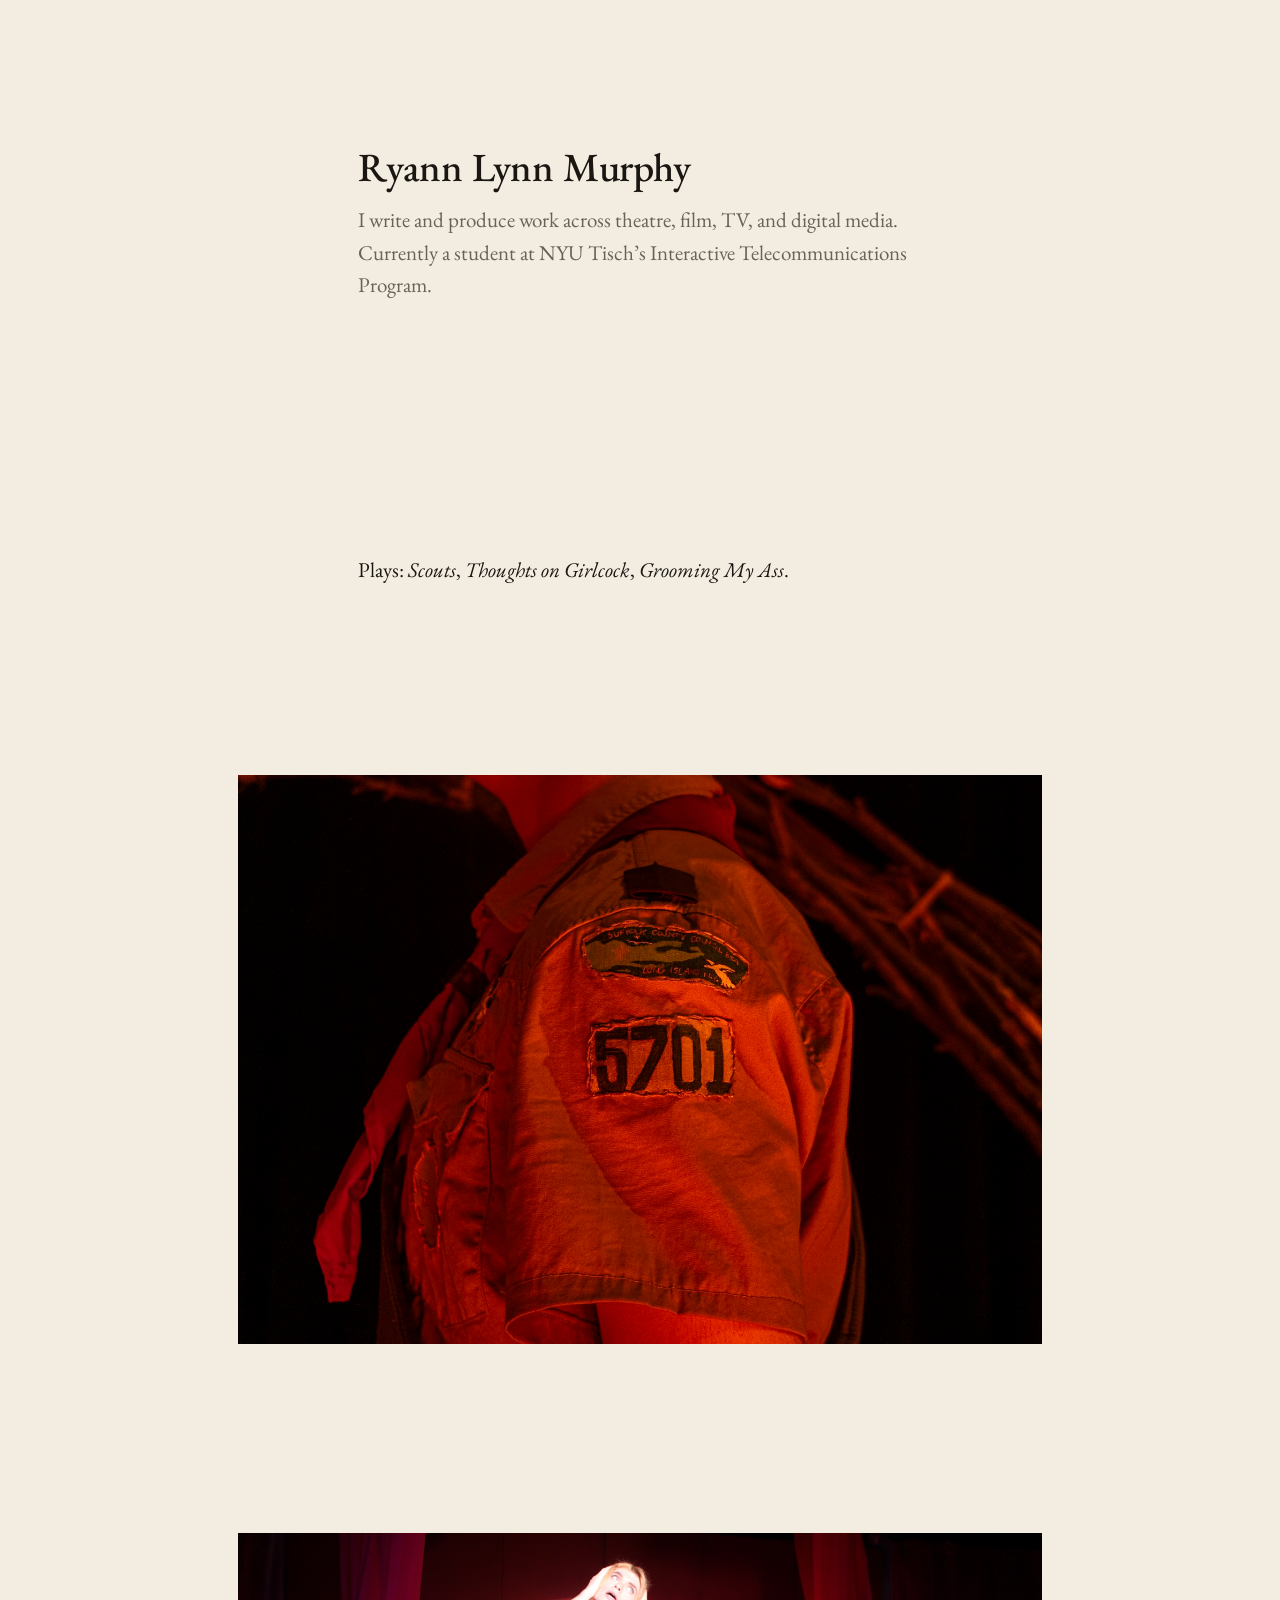
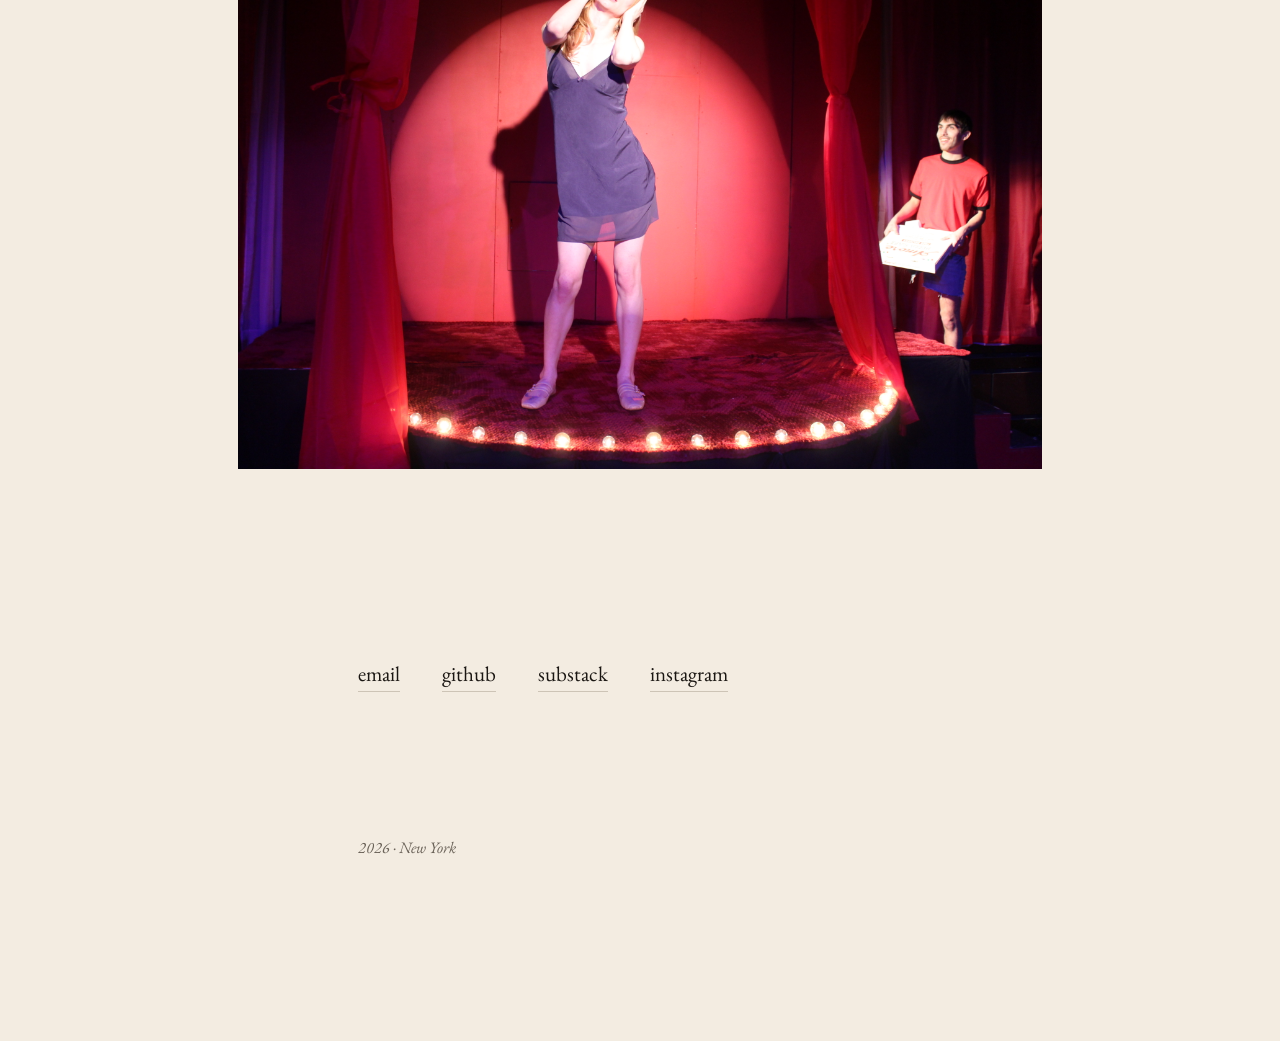
==== commit 12718d4a: "Move introduction beneath homepage name" ====
--- a/index.html
+++ b/index.html
@@ -4,18 +4,18 @@
 <meta charset="UTF-8">
 <meta name="viewport" content="width=device-width, initial-scale=1.0">
 <title>Ryann Lynn Murphy</title>
-<meta name="description" content="Ryann Lynn Murphy — Creative working in New York City">
+<meta name="description" content="Ryann Lynn Murphy — I write and produce work across theatre, film, TV, and digital media. Currently a student at NYU Tisch’s Interactive Telecommunications Program.">
 <link rel="canonical" href="https://ryannlynnmurphy.com/">
 
 <meta property="og:title" content="Ryann Lynn Murphy">
-<meta property="og:description" content="Creative working in New York City">
+<meta property="og:description" content="I write and produce work across theatre, film, TV, and digital media. Currently a student at NYU Tisch’s Interactive Telecommunications Program.">
 <meta property="og:type" content="website">
 <meta property="og:url" content="https://ryannlynnmurphy.com/">
 <meta property="og:image" content="https://ryannlynnmurphy.com/images/headshot-1.jpg">
 <meta property="og:site_name" content="Ryann Lynn Murphy">
 <meta name="twitter:card" content="summary_large_image">
 <meta name="twitter:title" content="Ryann Lynn Murphy">
-<meta name="twitter:description" content="Creative working in New York City">
+<meta name="twitter:description" content="I write and produce work across theatre, film, TV, and digital media. Currently a student at NYU Tisch’s Interactive Telecommunications Program.">
 <meta name="twitter:image" content="https://ryannlynnmurphy.com/images/headshot-1.jpg">
 
 <script type="application/ld+json">
@@ -26,7 +26,7 @@
   "url": "https://ryannlynnmurphy.com",
   "image": "https://ryannlynnmurphy.com/images/headshot-1.jpg",
   "jobTitle": "Creative Producer / Writer / Editor",
-  "description": "Creative working in New York City",
+  "description": "I write and produce work across theatre, film, TV, and digital media. Currently a student at NYU Tisch’s Interactive Telecommunications Program.",
   "alumniOf": [
     {"@type": "CollegeOrUniversity", "name": "Fordham University"},
     {"@type": "CollegeOrUniversity", "name": "NYU ITP"}
@@ -138,11 +138,7 @@
 <main>
 
   <h1>Ryann Lynn Murphy</h1>
-  <p class="lede">Creative working in New York City</p>
-
-  <section>
-    <p>I write and produce work across theatre, film, TV, and digital media. Currently a student at NYU Tisch’s Interactive Telecommunications Program.</p>
-  </section>
+  <p class="lede">I write and produce work across theatre, film, TV, and digital media. Currently a student at NYU Tisch’s Interactive Telecommunications Program.</p>
 
   <figure class="portrait"><img src="images/headshot-1.jpg" alt=""></figure>
 
